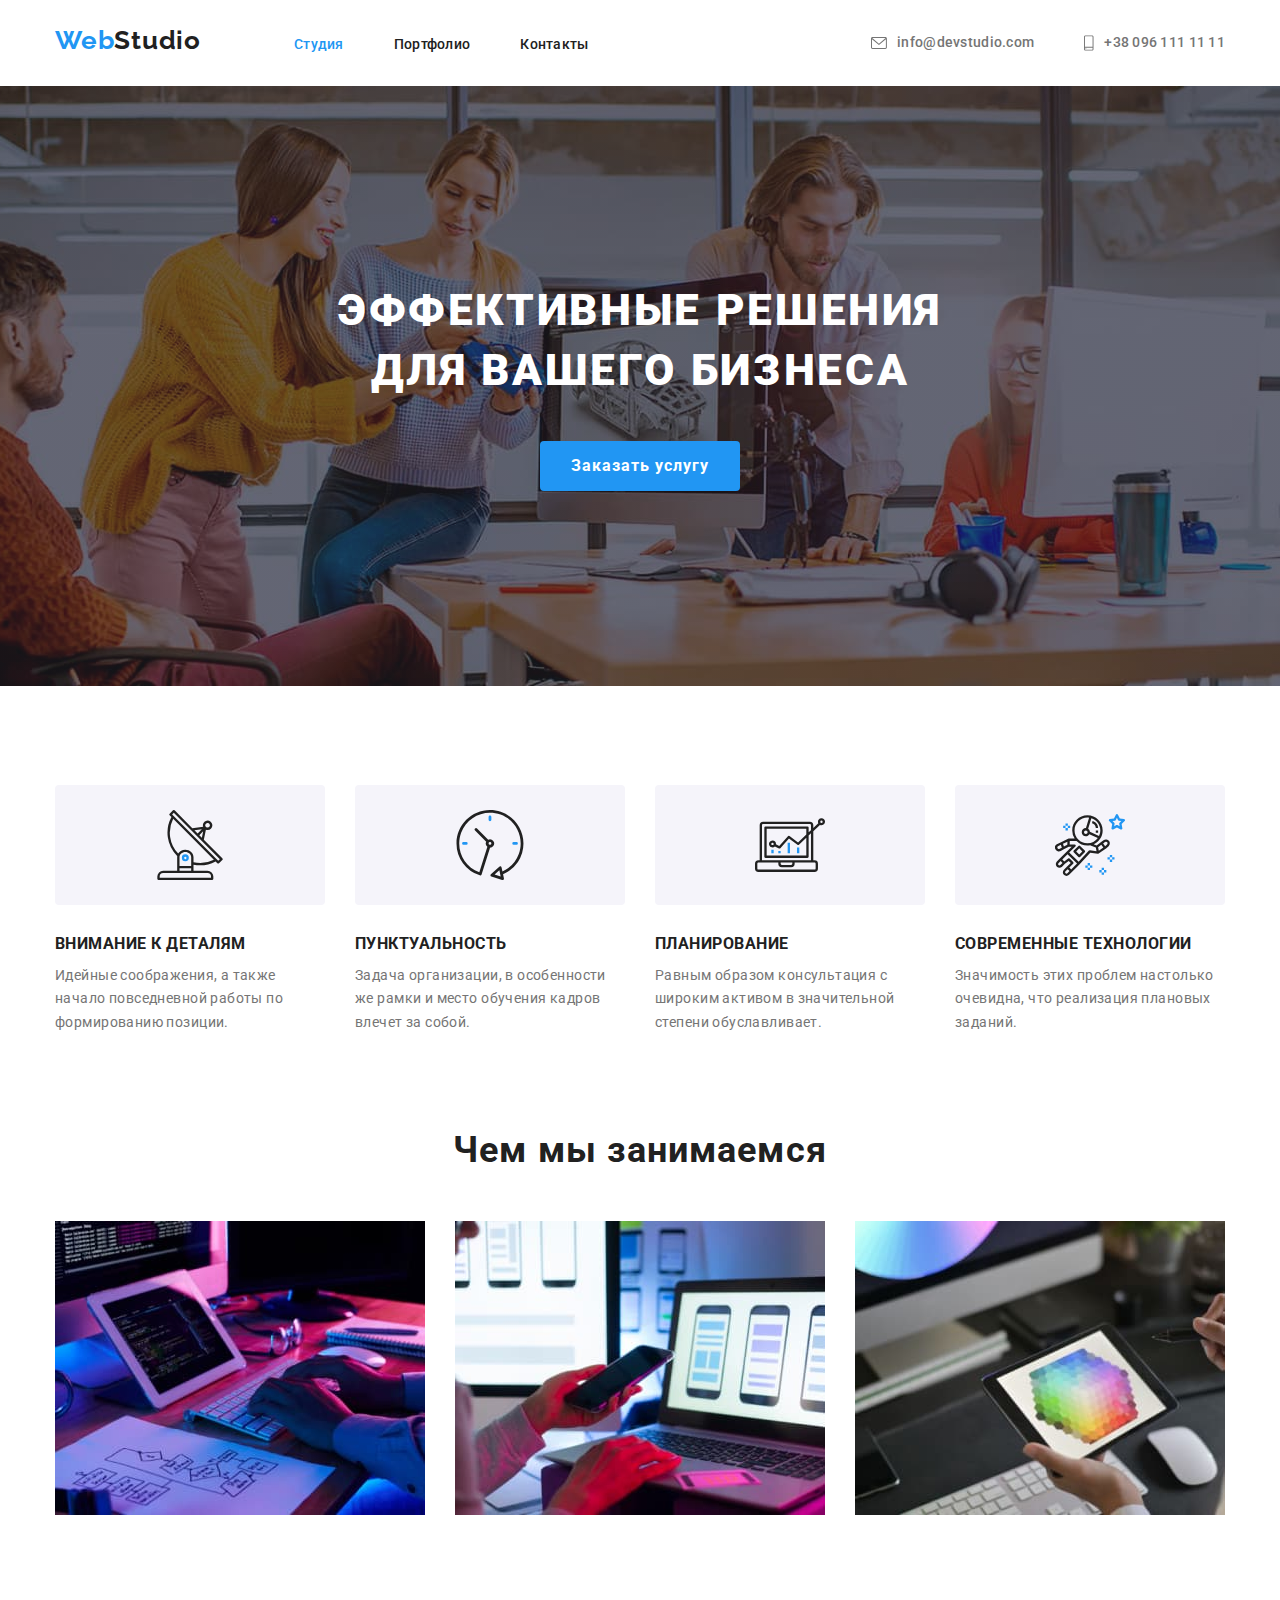
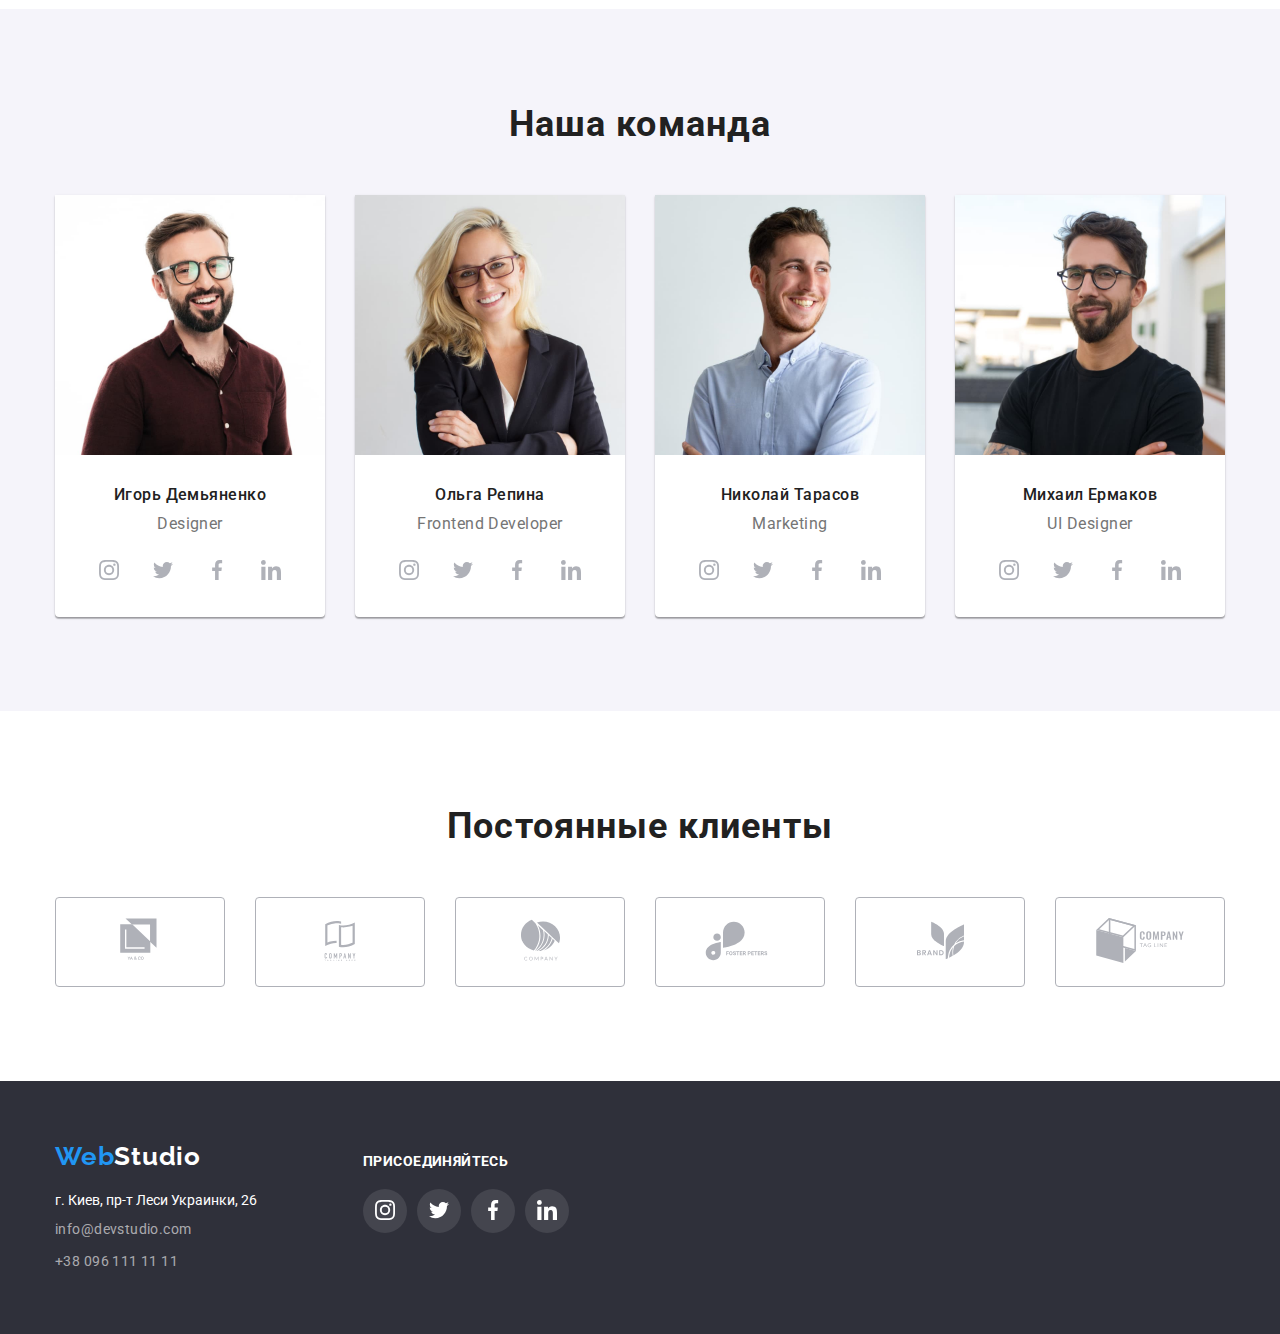
==== index.html @ ab7c6075 "клон 04" ====
<!DOCTYPE html>
<html lang="ru">
<head>
    <meta charset="UTF-8">
    <meta name="viewport" content="width=device-width, initial-scale=1.0">
    <title>Document</title>
    <link href="https://fonts.googleapis.com/css2?family=Raleway:wght@700&family=Roboto:wght@400;500;700;900&display=swap" rel="stylesheet"> 
    <link href="https://cdnjs.cloudflare.com/ajax/libs/modern-normalize/1.0.0/modern-normalize.min.css" rel="stylesheet">
    <link href="./css/styles.css" rel="stylesheet">
</head>
<body>
    <header> 
        <div class="head-container">
            <a href="./index.html" class="logo"><span class="accent">Web</span>Studio</a>
            <nav class="site-nav">
                <ul class="nav-list">
                    <li class="nav-item"><a href="./index.html" class="site-nav-link first">Студия</a></li>
                    <li class="nav-item"><a href="./portfolio.html" class="site-nav-link">Портфолио</a></li>
                    <li class="nav-item"><a href="" class="site-nav-link">Контакты</a></li>
                </ul>
            </nav>
            <ul class="contact-list">
                <li class="contact-item"><a href="mailto:info@devstudio.com" class="contact">
                    <svg class="icon-contact envelope">
                        <use href="./image/sprite.svg#icon-envelope"></use>
                    </svg>
                    info@devstudio.com</a></li>
                <li class="contact-item"><a href="tel:+380961111111" class="contact">
                    <svg class="icon-contact phone">
                        <use href="./image/sprite.svg#icon-smartphone"></use>
                    </svg>
                    +38 096 111 11 11</a></li>
            </ul>
        </div>
    </header>
    <section class="hero">
        <div class="banner">
            <h1 class="banner-title">Эффективные решения<br>для вашего бизнеса</h1>
            <button type="button" class="banner-button">Заказать услугу</button>
        </div>
    </section>
    <section class="values-section">
        <div class="container"> 
            <h2 class="section-title hide visually-hidden">Наши ценности</h2>
            <!--потом этот заголовок будет скрыт-->
            <ul class="values">
                <li class="values-item">
                    <div class="values-img">
                        <svg class="values-icon">
                            <use href="./image/sprite.svg#icon-antenna"></use>
                        </svg>
                    </div>
                    <h3 class="values-title">Внимание к деталям</h3>
                    <p class="values-descr">Идейные соображения, а также начало повседневной работы по формированию позиции.</p>
                </li>
                <li class="values-item">
                    <div class="values-img">
                        <svg class="values-icon">
                            <use href="./image/sprite.svg#icon-clock"></use>
                        </svg>
                    </div>
                    <h3 class="values-title">Пунктуальность</h3>
                    <p class="values-descr">Задача организации, в особенности же рамки и место обучения кадров влечет за собой.</p>
                </li>
                <li class="values-item">
                    <div class="values-img">
                        <svg class="values-icon">
                            <use href="./image/sprite.svg#icon-diagram"></use>
                        </svg>
                    </div>
                    <h3 class="values-title">Планирование</h3>
                    <p class="values-descr">Равным образом консультация с широким активом в значительной степени обуславливает.</p>
                </li>
                <li class="values-item">
                    <div class="values-img">
                        <svg class="values-icon">
                            <use href="./image/sprite.svg#icon-astronaut"></use>
                        </svg>
                    </div>
                    <h3 class="values-title">Современные технологии</h3>
                    <p class="values-descr">Значимость этих проблем настолько очевидна, что реализация плановых заданий.</p>
                </li>
            </ul>
        </div>
    </section>
    <section class="section">
       <div class="container">
            <h2 class="section-title">Чем мы занимаемся</h2>
            <ul class="examples">
                <li><img src="./image/img_1.jpg" alt="Компьютерное приложение" width="370" height="294"></li>
                <li><img src="./image/img_2.jpg" alt="Приложение для смартфона" width="370" height="294"></li>
                <li><img src="./image/img_3.jpg" alt="Приложение для планшета" width="370" height="294"></li>
            </ul>
       </div>
    </section>
    <section class="section stuff">
        <div class="container">
            <h2 class="section-title">Наша команда</h2>
            <ul class="team">
                <li>
                    <img src="./image/img_pr_designer.jpg" alt="Фото Игоря Демьяненко" width="270" height="260">
                    <h3 class="team-member">Игорь Демьяненко</h3>
                    <p lang="en" class="team-member-position">Designer</p> 
                    <ul class="social-net">
                        <li class="social-link">
                            <a href="https://www.instagram.com/" target="_blank">
                                <svg class="social-link-icon instagram">
                                        <use href="./image/sprite.svg#icon-instagram"></use>
                                </svg>
                            </a>
                        </li>
                        <li class="social-link">
                            <a href="https://twitter.com/" target="_blank">
                                <svg class="social-link-icon">
                                        <use href="./image/sprite.svg#icon-twitter"></use>
                                </svg>
                            </a>
                        </li>
                        <li class="social-link">
                            <a href="https://www.facebook.com/" target="_blank">
                                <svg class="social-link-icon">
                                        <use href="./image/sprite.svg#icon-facebook"></use>
                                </svg>
                            </a>
                        </li>
                        <li class="social-link">
                            <a href="https://www.linkedin.com/" target="_blank">
                                <svg class="social-link-icon">
                                        <use href="./image/sprite.svg#icon-linkedin"></use>
                                </svg>
                            </a>
                        </li>
                    </ul>
                </li>
                <li>
                    <img src="./image/img_developer.jpg" alt="Фото Ольги Репиной" width="270" height="260">
                    <h3 class="team-member">Ольга Репина</h3>
                    <p lang="en" class="team-member-position">Frontend Developer</p>
                    <ul class="social-net">
                        <li class="social-link">
                            <a href="https://www.instagram.com/" target="_blank">
                                <svg class="social-link-icon instagram">
                                        <use href="./image/sprite.svg#icon-instagram"></use>
                                </svg>
                            </a>
                        </li>
                        <li class="social-link">
                            <a href="https://twitter.com/" target="_blank">
                                <svg class="social-link-icon">
                                        <use href="./image/sprite.svg#icon-twitter"></use>
                                </svg>
                            </a>
                        </li>
                        <li class="social-link">
                            <a href="https://www.facebook.com/" target="_blank">
                                <svg class="social-link-icon">
                                        <use href="./image/sprite.svg#icon-facebook"></use>
                                </svg>
                            </a>
                        </li>
                        <li class="social-link">
                            <a href="https://www.linkedin.com/" target="_blank">
                                <svg class="social-link-icon">
                                        <use href="./image/sprite.svg#icon-linkedin"></use>
                                </svg>
                            </a>
                        </li>
                    </ul>
                </li>
                <li>
                    <img src="./image/img_marketing.jpg" alt="Фото Николая Тарасова" width="270" height="260">
                    <h3 class="team-member">Николай Тарасов</h3>
                    <p lang="en" class="team-member-position">Marketing</p>
                    <ul class="social-net">
                        <li class="social-link">
                            <a href="https://www.instagram.com/" target="_blank">
                                <svg class="social-link-icon instagram">
                                        <use href="./image/sprite.svg#icon-instagram"></use>
                                </svg>
                            </a>
                        </li>
                        <li class="social-link">
                            <a href="https://twitter.com/" target="_blank">
                                <svg class="social-link-icon">
                                        <use href="./image/sprite.svg#icon-twitter"></use>
                                </svg>
                            </a>
                        </li>
                        <li class="social-link">
                            <a href="https://www.facebook.com/" target="_blank">
                                <svg class="social-link-icon">
                                        <use href="./image/sprite.svg#icon-facebook"></use>
                                </svg>
                            </a>
                        </li>
                        <li class="social-link">
                            <a href="https://www.linkedin.com/" target="_blank">
                                <svg class="social-link-icon">
                                        <use href="./image/sprite.svg#icon-linkedin"></use>
                                </svg>
                            </a>
                        </li>
                    </ul>
                </li>
                <li>
                    <img src="./image/img_ui_designer.jpg" alt="Фото Михаила Ермакова" width="270" height="260">
                    <h3 class="team-member">Михаил Ермаков</h3>
                    <p lang="en" class="team-member-position">UI Designer</p>
                    <ul class="social-net">
                        <li class="social-link">
                            <a href="https://www.instagram.com/" target="_blank">
                                <svg class="social-link-icon instagram">
                                        <use href="./image/sprite.svg#icon-instagram"></use>
                                </svg>
                            </a>
                        </li>
                        <li class="social-link">
                            <a href="https://twitter.com/" target="_blank">
                                <svg class="social-link-icon">
                                        <use href="./image/sprite.svg#icon-twitter"></use>
                                </svg>
                            </a>
                        </li>
                        <li class="social-link">
                            <a href="https://www.facebook.com/" target="_blank">
                                <svg class="social-link-icon">
                                        <use href="./image/sprite.svg#icon-facebook"></use>
                                </svg>
                            </a>
                        </li>
                        <li class="social-link">
                            <a href="https://www.linkedin.com/" target="_blank">
                                <svg class="social-link-icon">
                                        <use href="./image/sprite.svg#icon-linkedin"></use>
                                </svg>
                            </a>
                        </li>
                    </ul>
                </li>
            </ul>
        </div>
    </section>
    <section class="section">
        <div class="container">
            <h2 class="section-title">Постоянные клиенты</h2>
            <ul class="client-list">
                <li class="client-item">
                    <a href="" target="_blank">
                        <svg class="client logo-1">
                            <use href="./image/sprite.svg#icon-logo-1"></use>
                        </svg>
                    </a>
                </li>
                <li class="client-item">
                    <a href="" target="_blank">
                        <svg class="client logo-2">
                            <use href="./image/sprite.svg#icon-logo-2"></use>
                        </svg>
                    </a>
                </li>
                <li class="client-item">
                    <a href="" target="_blank">
                        <svg class="client logo-3">
                            <use href="./image/sprite.svg#icon-logo-3"></use>
                        </svg>
                    </a>
                </li>
                <li class="client-item">
                    <a href="" target="_blank">
                        <svg class="client logo-4">
                            <use href="./image/sprite.svg#icon-logo-4"></use>
                        </svg>
                    </a>
                </li>
                <li class="client-item">
                    <a href="" target="_blank">
                        <svg class="client logo-5">
                            <use href="./image/sprite.svg#icon-logo-5"></use>
                        </svg>
                    </a>
                </li>
                <li class="client-item">
                    <a href="" target="_blank">
                        <svg class="client logo-6">
                            <use href="./image/sprite.svg#icon-logo-6"></use>
                        </svg>
                    </a>
                </li>
            </ul>
       </div>
    </section>
    <footer>
        <div class="container">
         <div class="impressum-block">
            <a href="./index.html" class="logo under"><span class="accent ">Web</span>Studio</a>
            <address>
                <ul class="impressum">
                    <li>г. Киев, пр-т Леси Украинки, 26</li>
                    <li><a href="mailto:info@devstudio.com" class="under-contact">info@devstudio.com</a></li>
                    <li><a href="tel:+380961111111" class="under-contact">+38 096 111 11 11</a></li>
                </ul>
            </address>
         </div>
         <div class="social-net-block">
            <p class="join">Присоединяйтесь</p>
            <ul class="corporate-social-net">
                <li class="corporate social-link">
                    <a href="https://www.instagram.com/" target="_blank">
                        <svg class="corporate social-link-icon">
                                <use href="./image/sprite.svg#icon-instagram"></use>
                        </svg>
                    </a>
                </li>
                <li class="social-link">
                    <a href="https://twitter.com/" target="_blank">
                        <svg class="social-link-icon">
                                <use href="./image/sprite.svg#icon-twitter"></use>
                        </svg>
                    </a>
                </li>
                <li class="social-link">
                    <a href="https://www.facebook.com/" target="_blank">
                        <svg class="social-link-icon">
                                <use href="./image/sprite.svg#icon-facebook"></use>
                        </svg>
                    </a>
                </li>
                <li class="social-link">
                    <a href="https://www.linkedin.com/" target="_blank">
                        <svg class="social-link-icon">
                                <use href="./image/sprite.svg#icon-linkedin"></use>
                        </svg>
                    </a>
                </li>
            </ul>
         </div>
        </div>
    </footer>
</body>
</html>
---- css/styles.css ----
html {
    box-sizing: border-box;
}
*,
*::before,
*::after {
  box-sizing: inherit;  
}
:root{
    --first-color: #FFFFFF;
    --second-color: #212121;
    --third-color: #757575;
    --accent-color: #2196F3;
    --backcolor: #2F303A;
    --svg-pic-color: #AFB1B8;
    
    --space-measure: 0.03em;
}
body{
    font-family: 'Roboto', sans-serif;
    font-size: 14px;
    color: var(--third-color);
}
.list,
.nav-list,
.contact-list,
.values,
.examples,
.team,
.social-net,
.client-list,
.impressum,
.corporate-social-net,
.button-list,
.works {
    margin: 0;
    padding: 0;
    list-style: none;
}
/*a {
    display: inherit;
}*/
/*h1,
h2,
h3,
p {
    padding: 0;
    margin: 0;
}*/
img {
    display: block;
}
/*header {
    padding-top: 25px;
    padding-bottom: 25px;
}*/
.banner-title,
.section-title,
.values-title,
.values-descr,
.team-member,
.team-member-position,
.join,
.works-title,
.works-type {
    padding: 0;
    margin: 0;
}
.head-container,
.banner,
.container {
    width: 1200px;
    padding-right: 15px;
    padding-left: 15px;
    margin-right: auto;
    margin-left: auto;
}
.portfolio-header {
    border-bottom: 1px solid #ECECEC;;
}
.head-container {
    padding-top: 25px;
    padding-bottom: 25px;

    display: flex;
    align-items: baseline;

}
.logo{
    color: var(--second-color);

    text-decoration: none;
    font-family: 'Raleway', sans-serif;
    font-weight: 700;
    font-size: 26px;
    line-height: 1.2;
    letter-spacing: var(--space-measure);

    margin-right: 93px;
}
.accent{
    color: var(--accent-color);
}
.nav-list,
.contact-list {
    display: flex;
}
.nav-item:not(:last-child),
.contact-item:not(:last-child) {
    margin-right: 50px;
}
.contact-list{
    margin-left:auto;
}
.site-nav-link{
    color: var(--second-color);

    text-decoration: none;
    font-weight: 500;
    line-height: 1.14;
    letter-spacing: 0.02em;
}
/*first для тукущей страницы*/
.first,
.site-nav-link:hover,
.site-nav-link:focus,
.contact:hover,
.contact:focus,
.under-contact:hover,
.under-contact:focus {
    color: var(--accent-color);
    cursor: pointer;
}
.contact:hover .icon-contact,
.contact:focus .icon-contact {
    fill: var(--accent-color);
}

.contact{
    display: flex;
    align-items: center;

    color: var(--third-color);

    font-style: normal;
    font-size: 14px;
    font-weight: 500;
    line-height: 1.14;
    letter-spacing: 0.02em;
    text-decoration: none;
}
.icon-contact {
    margin-right: 10px;

    fill: var(--third-color);
}
.envelope {
    width: 16px;
    height: 12px;
}
.phone {
    width: 10px;
    height: 16px;
}
.hero {
    /*background-image: linear-gradient(to center, rgba(47, 48, 58, 0.658), rgba(47, 48, 58, 0.4));*/
    background-image: linear-gradient(to right, rgba(47, 48, 58, 0.4), rgba(47, 48, 58, 0.4)), url(../image/banner.jpg);
    /*background-image: linear-gradient(to right, rgba(47, 48, 58, 0.4), rgba(47, 48, 58, 0.4));*/
    background-repeat: no-repeat;
    background-position: center;
    background-size: 1600px 600px;

    padding-top: 200px;
    padding-bottom: 200px;
}
.banner{
    display: flex;
    flex-direction: column;
    justify-content: center;
    align-items: center;
}
.banner-title{
    color: var(--first-color);

    font-weight: 900;
    font-size: 44px;
    line-height: 1.36; 

    text-transform: uppercase;
    text-align: center;
    white-space: pre;
    letter-spacing: 0.06em;

    margin-bottom: 40px;
}
.banner-button{
    display: inline-block;

    background-color: var(--accent-color);
    width: 200px;
    height: 50px;

    border: transparent;
    border-radius: 4px;

    color: var(--first-color);
    font-weight: 700;
    font-size: 16px;
    line-height: 1.88;
    text-align: center;
    letter-spacing: 0.06em;
}
.visually-hidden {
    position: absolute !important;
    clip: rect(1px, 1px, 1px, 1px);
    clip: rect(1px, 1px, 1px, 1px);
    padding: 0 !important;
    border: 0 !important;
    height: 1px !important;
    width: 1px !important;
    overflow: hidden;
}
.values-section {
    padding-top: 94px;
}
.section {
    padding-top: 94px;
    padding-bottom: 94px;
}
.section-title{
    color: var(--second-color);

    font-weight: 700;
    font-size: 36px;
    line-height: 1.17;
    text-align: center;
    letter-spacing: var(--space-measure);

    margin-bottom: 50px;
}
.values-img {
    height: 120px;
    display: flex;
    justify-content: center;
    align-items: center;
            
    background-color: #F5F4FA;
    border-radius: 4px;

    margin-bottom: 30px;

}
.values-icon{
    width: 70px;
    height: 70px;
}
/*.clock {
    width:  70px;
    height: 70px;
}
.diagram {
    width: 70px;
    height: 70px;
}
.astronaut{
    width: 70px;
    height: 70px;
}*/
.values {
    display: flex;
    justify-content: space-between;
}
.values-item {
    width: 270px;
}
.values-title{
    color: var(--second-color);

    font-weight: 700;
    line-height: 1.14;
    letter-spacing: var(--space-measure);
    text-transform: uppercase;

    margin-bottom: 10px;
}
.values-descr{
    font-weight: 400;
    line-height: 1.7;

    letter-spacing: var(--space-measure);
}
.examples {
    display: flex;
    justify-content: space-between;
}
.stuff {
    background-color: #F5F4FA;
}
.team>li {
    background-color: var(--first-color);

    padding-bottom: 24px;

    border-radius: 0px 0px 4px 4px;
    
    box-shadow: 0px 1px 3px rgba(0, 0, 0, 0.12), 0px 1px 1px rgba(0, 0, 0, 0.14), 0px 2px 1px rgba(0, 0, 0, 0.2);
}
.team {
    display: flex;
    justify-content: space-between;
}
.team-member{
    color: var(--second-color);

    font-weight: 500;
    font-size: 16px;
    line-height: 1.19;
    
    text-align: center;
    letter-spacing: var(--space-measure);

    padding-top: 30px;
    padding-bottom: 10px;
}
.team-member-position{
    font-weight: 400;
    font-size: 16px;
    line-height: 19px;

    text-align: center;
    letter-spacing: var(--space-measure);

    margin-bottom: 16px;
}
.social-net {
    display: flex;
    justify-content: center;
    align-items: baseline;
}
.social-link{
    display: flex;
    justify-content: center;
    align-items: center;
        
    width: 44px;
    height: 44px;

    border-radius: 50%;
    /*background-color: red;*/
}
.social-link:not(:last-child){
    margin-right: 10px;
}
.social-link-icon {
    width: 20px;
    height: 20px;

    fill: var(--svg-pic-color);
}
.social-link:focus,
.social-link:hover{
    background-color: var(--accent-color);
    cursor: pointer;
}
.social-link:focus .social-link-icon,
.social-link:hover .social-link-icon{
    fill: var(--first-color);
}
.client-list{
    display: flex;
}
.client-item {
    display: flex;
    justify-content: center;
    align-items: center;
    width: 170px;
    height: 90px;

    border-radius: 4px;
    border: 1px solid var(--svg-pic-color);
}
.client-item:not(:last-child){
    margin-right: 30px;
}
.client {
    fill: var(--svg-pic-color);
}
.logo-1 {
    width: 44.27px;
    height: 49.23px;
}
.logo-2 {
    width: 40px;
    height: 52px;
}
.logo-3 {
    width: 41px;
    height: 42.6px;
}
.logo-4 {
    width: 79.66px;
    height: 40.02px;
}
.logo-5 {
    width: 59px;
    height: 47px;
}
.logo-6 {
    width: 88.5px;
    height: 45.44px;
}
.client-item:hover,
.client-item:focus{
    border: 1px solid var(--accent-color);
}
.client-item:hover .client,
.client-item:focus .client{
    fill: var(--accent-color);
}
footer{
    background-color: var(--backcolor);

    padding-top: 60px;
    padding-bottom: 60px;
}
footer .container {
    display: flex;
}
.under{
    color: var(--first-color);
}
.impressum {
    color: var(--first-color);
    font-style: normal;

    display: block;
    padding-top: 20px;
}
.impressum li:not(:last-child) {
    margin-bottom: 9px;
}
.under-contact{
    color: rgba(100%, 100%, 100%, 60%);
    
    font-weight: 400;
    line-height: 1.7;

    text-decoration: none;
    letter-spacing: var(--space-measure);
}
.social-net-block {
    width: 206px;
    
    margin-left: 69px;
}
.corporate-social-net {
    display: flex;
    justify-content: flex-start;
}
.join {
    font-family: Roboto;
    font-weight: 700;
    line-height: 16px;
    letter-spacing: 0.03em;
    text-transform: uppercase;

    color: var(--first-color);

    margin-bottom: 20px;
    padding-top: 12px;
}
.corporate-social-net .social-link{
    display: flex;
    background-color: rgba(255, 255, 255, 0.1);
}
.corporate-social-net .social-link:hover,
.corporate-social-net .social-link:focus {
    background-color: var(--accent-color);
}
.corporate-social-net .social-link-icon {
    fill: var(--first-color);
}
.button{
    background-color: #F5F4FA;

    color: var(--second-color);

    font-weight: 500;
    font-size: 16px;
    line-height: 1.63;

    text-align: center;
    letter-spacing: var(--space-measure);

    border-radius: 4px;
    border: transparent;

}
.button:hover,
.button:focus{
    background-color: var(--accent-color);

    color: var(--first-color);
    cursor: pointer;
}
.button-list {
    display: flex;
    justify-content: center;

    /*padding-right: 295px;
    padding-left: 295px;*/
    margin-bottom: 50px;
}
.button-list li:not(:last-child) {
    margin-right: 8px;
}
.works {
    display: flex;
    flex-wrap: wrap;
    justify-content: space-between;
    
}
.works li {
    width: calc(100%/3-20px);

    /*background-color: teal;*/
    margin-bottom: 30px;
}
.works>li:hover,
.works>li:focus {
    box-shadow: 0px 1px 1px rgba(0, 0, 0, 0.12), 0px 4px 4px rgba(0, 0, 0, 0.06), 1px 4px 6px rgba(0, 0, 0, 0.16);
    cursor: pointer;
}
.photo-descr {
    border: 1px solid #EEEEEE;
    border-top: 0px solid transparent;
    
}
.works li:nth-child(-n+3) {
    margin-bottom: 30px;
}
.works a{
    text-decoration: none;
}
.works-title{
    color: var(--second-color);

    font-weight: 700;
    font-size: 18px;
    line-height: 2.0;
    
    letter-spacing: 0.06em;

    padding-top: 20px;
    margin-top: 0;
    margin-bottom: 4px;
    padding-left: 24px
}
.works-type{
    color: var(--third-color);

    font-weight: 400;
    font-size: 16px;
    line-height: 1.88;
    
    letter-spacing: var(--space-measure);

    margin-top: 0;
    padding-bottom: 20px;
    padding-left: 24px;
}
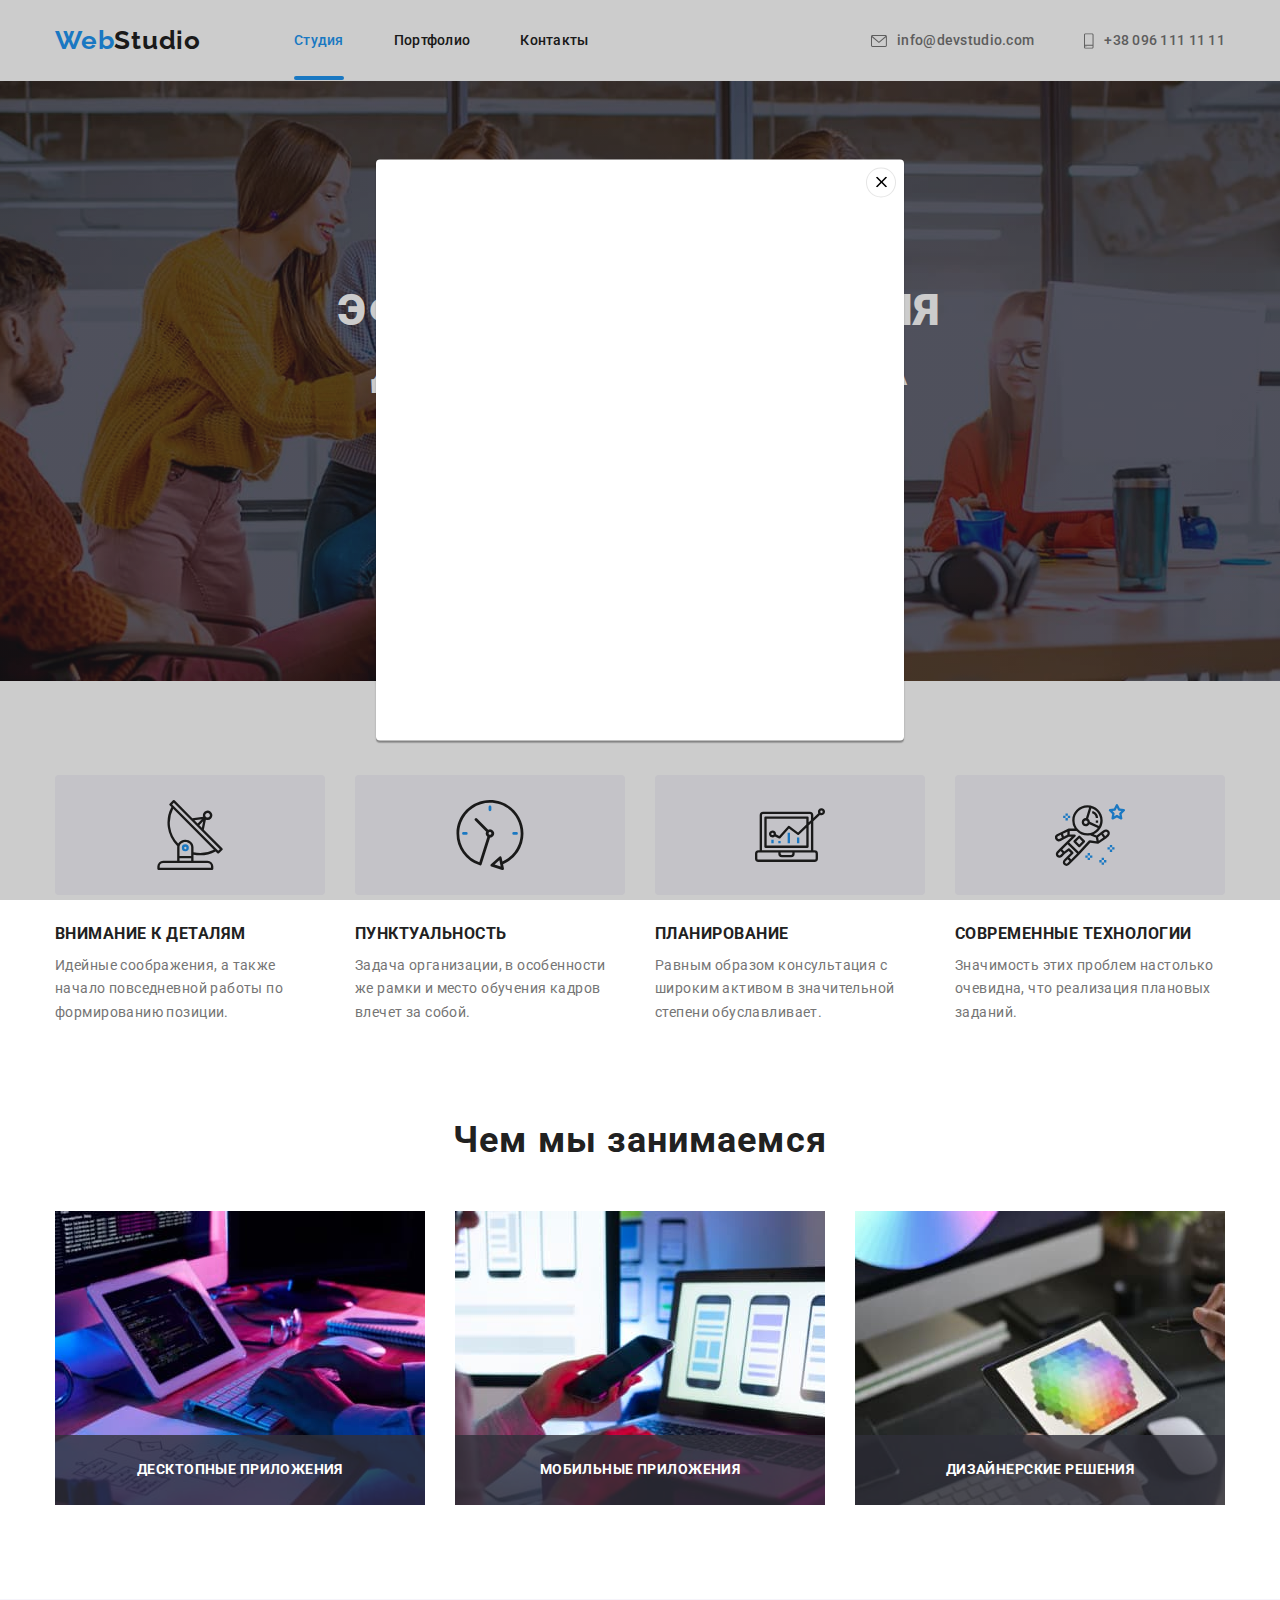
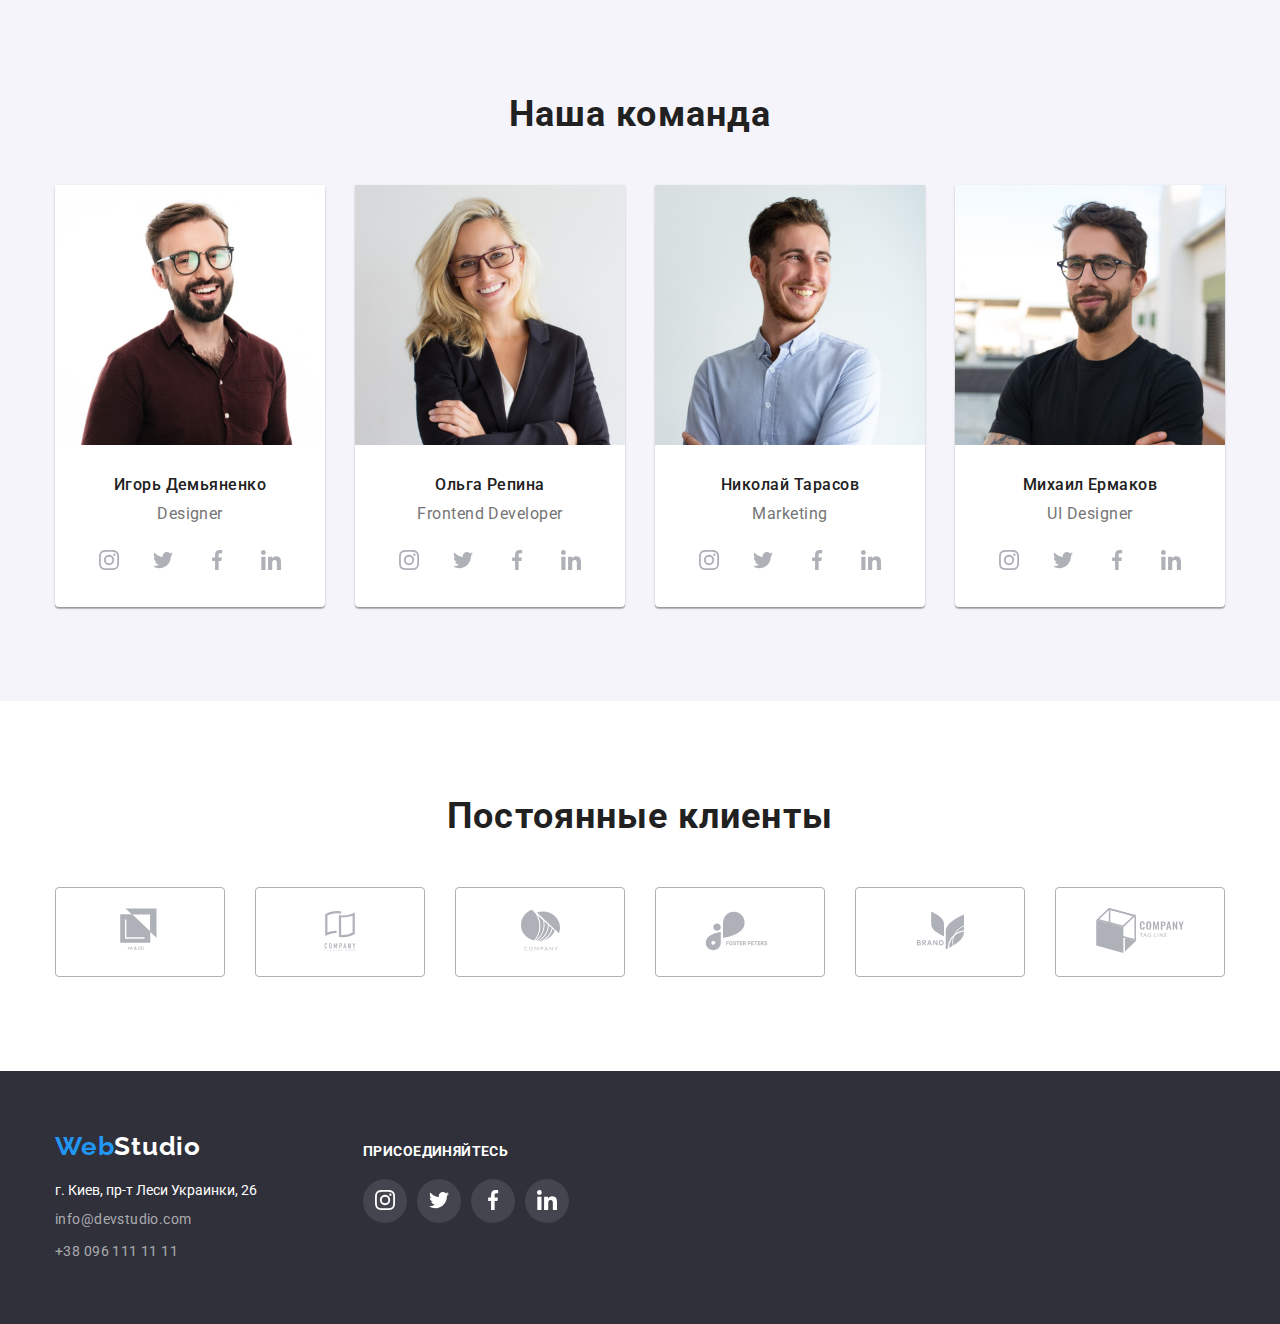
==== commit 924e05da: "переходи" ====
--- a/index.html
+++ b/index.html
@@ -36,13 +36,13 @@
     <section class="hero">
         <div class="banner">
             <h1 class="banner-title">Эффективные решения<br>для вашего бизнеса</h1>
-            <button type="button" class="banner-button">Заказать услугу</button>
+            <button type="button" class="banner-button data-modal-open">Заказать услугу</button>
         </div>
     </section>
     <section class="values-section">
         <div class="container"> 
             <h2 class="section-title hide visually-hidden">Наши ценности</h2>
-            <!--потом этот заголовок будет скрыт-->
+            <!--этот заголовок скрыт-->
             <ul class="values">
                 <li class="values-item">
                     <div class="values-img">
@@ -87,9 +87,24 @@
        <div class="container">
             <h2 class="section-title">Чем мы занимаемся</h2>
             <ul class="examples">
-                <li><img src="./image/img_1.jpg" alt="Компьютерное приложение" width="370" height="294"></li>
-                <li><img src="./image/img_2.jpg" alt="Приложение для смартфона" width="370" height="294"></li>
-                <li><img src="./image/img_3.jpg" alt="Приложение для планшета" width="370" height="294"></li>
+                <li class="example-img">
+                    <img src="./image/img_1.jpg" alt="Компьютерное приложение" width="370" height="294">
+                    <div class="example-overlay">
+                        <p class="example-title">Десктопные приложения</p>
+                    </div>
+                </li>
+                <li class="example-img">
+                    <img src="./image/img_2.jpg" alt="Приложение для смартфона" width="370" height="294">
+                    <div class="example-overlay">
+                        <p class="example-title">Мобильные приложения</p>
+                    </div>
+                </li>
+                <li class="example-img">
+                    <img src="./image/img_3.jpg" alt="Приложение для планшета" width="370" height="294">
+                    <div class="example-overlay">
+                        <p class="example-title">Дизайнерские решения</p>
+                    </div>
+                </li>
             </ul>
        </div>
     </section>
@@ -336,5 +351,14 @@
          </div>
         </div>
     </footer>
+    <div class="backdrop data-modal">
+        <div class="modal">
+            <button type="button" class="close-button data-modal-close">
+                <svg class="close-icon">
+                    <use href="./image/sprite.svg#icon-crossclose"></use>
+                </svg>
+            </button>
+        </div>
+    </div>
 </body>
 </html>--- a/css/styles.css
+++ b/css/styles.css
@@ -83,7 +83,7 @@
     padding-bottom: 25px;
 
     display: flex;
-    align-items: baseline;
+    align-items: center;
 
 }
 .logo{
@@ -113,12 +113,33 @@
     margin-left:auto;
 }
 .site-nav-link{
+    position: relative;
+
+    margin: 0;
+    padding: 32px 0 32px 0;
+    
     color: var(--second-color);
 
     text-decoration: none;
     font-weight: 500;
     line-height: 1.14;
     letter-spacing: 0.02em;
+}
+.first::after {
+    content: '';
+    display: block;
+
+    position: absolute;
+    left: 0;
+    bottom: 0;
+
+
+    background-color: var(--accent-color);
+
+    border-radius: 2px;
+
+    width: 100%;
+    height: 4px;
 }
 /*first для тукущей страницы*/
 .first,
@@ -130,10 +151,15 @@
 .under-contact:focus {
     color: var(--accent-color);
     cursor: pointer;
-}
+
+    transition: 250ms cubic-bezier(0.4, 0, 0.2, 1);
+}
+
 .contact:hover .icon-contact,
 .contact:focus .icon-contact {
     fill: var(--accent-color);
+    
+    transition: 250ms cubic-bezier(0.4, 0, 0.2, 1);
 }
 
 .contact{
@@ -165,13 +191,14 @@
 .hero {
     /*background-image: linear-gradient(to center, rgba(47, 48, 58, 0.658), rgba(47, 48, 58, 0.4));*/
     background-image: linear-gradient(to right, rgba(47, 48, 58, 0.4), rgba(47, 48, 58, 0.4)), url(../image/banner.jpg);
-    /*background-image: linear-gradient(to right, rgba(47, 48, 58, 0.4), rgba(47, 48, 58, 0.4));*/
     background-repeat: no-repeat;
     background-position: center;
     background-size: 1600px 600px;
 
     padding-top: 200px;
     padding-bottom: 200px;
+
+    /*height: 600px;*/
 }
 .banner{
     display: flex;
@@ -188,10 +215,10 @@
 
     text-transform: uppercase;
     text-align: center;
-    white-space: pre;
+    /*white-space: pre;*/
     letter-spacing: 0.06em;
 
-    margin-bottom: 40px;
+    margin-bottom: 30px;
 }
 .banner-button{
     display: inline-block;
@@ -293,6 +320,32 @@
     display: flex;
     justify-content: space-between;
 }
+.example-img {
+    position: relative;
+}
+.example-overlay {
+    display: flex;
+    align-items: center;
+    justify-content: center;
+    width: 100%;
+    height: 70px;
+
+    position: absolute;
+    left: 0;
+    bottom: 0;
+
+    background-color: rgba(47, 48, 58, 0.8);;
+}
+.example-title {
+    font-family: Roboto;
+    font-weight: 700;
+    line-height: 1.14;
+    text-align: center;
+    letter-spacing: var(--space-measure);
+    text-transform: uppercase;
+
+    color: var(--first-color);
+}
 .stuff {
     background-color: #F5F4FA;
 }
@@ -356,15 +409,21 @@
     height: 20px;
 
     fill: var(--svg-pic-color);
+
+    transition: 250ms cubic-bezier(0.4, 0, 0.2, 1);
 }
 .social-link:focus,
 .social-link:hover{
     background-color: var(--accent-color);
     cursor: pointer;
+
+    transition: 250ms cubic-bezier(0.4, 0, 0.2, 1);
 }
 .social-link:focus .social-link-icon,
 .social-link:hover .social-link-icon{
     fill: var(--first-color);
+
+    transition: 250ms cubic-bezier(0.4, 0, 0.2, 1);
 }
 .client-list{
     display: flex;
@@ -378,12 +437,16 @@
 
     border-radius: 4px;
     border: 1px solid var(--svg-pic-color);
+
+    transition: 250ms cubic-bezier(0.4, 0, 0.2, 1);
 }
 .client-item:not(:last-child){
     margin-right: 30px;
 }
 .client {
     fill: var(--svg-pic-color);
+
+    transition: 250ms cubic-bezier(0.4, 0, 0.2, 1);
 }
 .logo-1 {
     width: 44.27px;
@@ -412,10 +475,14 @@
 .client-item:hover,
 .client-item:focus{
     border: 1px solid var(--accent-color);
+
+    transition: 250ms cubic-bezier(0.4, 0, 0.2, 1);
 }
 .client-item:hover .client,
 .client-item:focus .client{
     fill: var(--accent-color);
+
+    transition: 250ms cubic-bezier(0.4, 0, 0.2, 1);
 }
 footer{
     background-color: var(--backcolor);
@@ -447,6 +514,8 @@
 
     text-decoration: none;
     letter-spacing: var(--space-measure);
+
+    transition: 250ms cubic-bezier(0.4, 0, 0.2, 1);
 }
 .social-net-block {
     width: 206px;
@@ -472,14 +541,66 @@
 .corporate-social-net .social-link{
     display: flex;
     background-color: rgba(255, 255, 255, 0.1);
+
+    transition: 250ms cubic-bezier(0.4, 0, 0.2, 1);
 }
 .corporate-social-net .social-link:hover,
 .corporate-social-net .social-link:focus {
     background-color: var(--accent-color);
+
+    transition: 250ms cubic-bezier(0.4, 0, 0.2, 1);
 }
 .corporate-social-net .social-link-icon {
     fill: var(--first-color);
 }
+.backdrop {
+    position: fixed;
+    top: 0;
+    left: 0;
+    width: 100%;
+    height: 100%;
+
+    background-color: rgba(0, 0, 0, 0.2);
+}
+.backdrop.is-hidden {
+    opacity: 0;
+    pointer-events: none;
+}
+.modal {
+    position: absolute;
+    top: 50%;
+    left: 50%;
+    transform: translate(-50%, -50%);
+
+    min-width: 528px;
+    min-height: 581px;
+
+    background-color: var(--first-color);
+
+    box-shadow: 0px 1px 3px rgba(0, 0, 0, 0.12), 0px 1px 1px rgba(0, 0, 0, 0.14), 0px 2px 1px rgba(0, 0, 0, 0.2);
+    border-radius: 4px;
+ 
+}
+.close-button {
+    display: block;
+
+    position: absolute;
+    right: 8px;
+    top: 8px;
+
+    width: 30px;
+    height: 30px;
+
+    border: 1px solid rgba(0, 0, 0, 0.1);
+    border-radius: 50%;
+
+    background-color: var(--first-color);
+}
+.close-icon {
+    width: 11px;
+    height: 11px;
+}
+
 .button{
     background-color: #F5F4FA;
 
@@ -495,6 +616,8 @@
     border-radius: 4px;
     border: transparent;
 
+    transition: 250ms cubic-bezier(0.4, 0, 0.2, 1);
+
 }
 .button:hover,
 .button:focus{
@@ -502,6 +625,8 @@
 
     color: var(--first-color);
     cursor: pointer;
+
+    transition: 250ms cubic-bezier(0.4, 0, 0.2, 1);
 }
 .button-list {
     display: flex;
@@ -525,12 +650,59 @@
 
     /*background-color: teal;*/
     margin-bottom: 30px;
+}
+.works-view {
+    position: relative;
+    overflow: hidden;
+    /*position: absolute;*/
+}
+.works-overlay {
+    position: absolute;
+    left: 0;
+    top: 0;
+
+    display: flex;
+    align-items: center;
+    justify-content: center;
+    flex-direction: column;
+
+    width: 100%;
+    height: 100%;
+
+    background-color: rgba(33, 150, 243, 0.9);
+
+    padding: 0 24px 0 24px;
+    
+    opacity: 0;
+    
+    transform: translateY(100%);
+    transition: 250ms cubic-bezier(0.4, 0, 0.2, 1);
+}
+.works-descr {
+    font-family: Roboto;
+    font-weight: 400;
+    font-size: 18px;
+    line-height: 1.56;
+    letter-spacing: var(--space-measure);
+
+    color: var(--first-color);
+
+    
 }
 .works>li:hover,
 .works>li:focus {
     box-shadow: 0px 1px 1px rgba(0, 0, 0, 0.12), 0px 4px 4px rgba(0, 0, 0, 0.06), 1px 4px 6px rgba(0, 0, 0, 0.16);
     cursor: pointer;
-}
+
+    transition: 250ms cubic-bezier(0.4, 0, 0.2, 1);
+}
+.works>li:hover .works-overlay,
+.works>li:focus .works-overlay {
+    opacity: 1;
+    transform: translateX(0);
+    transition: 250ms cubic-bezier(0.4, 0, 0.2, 1);
+}
+
 .photo-descr {
     border: 1px solid #EEEEEE;
     border-top: 0px solid transparent;
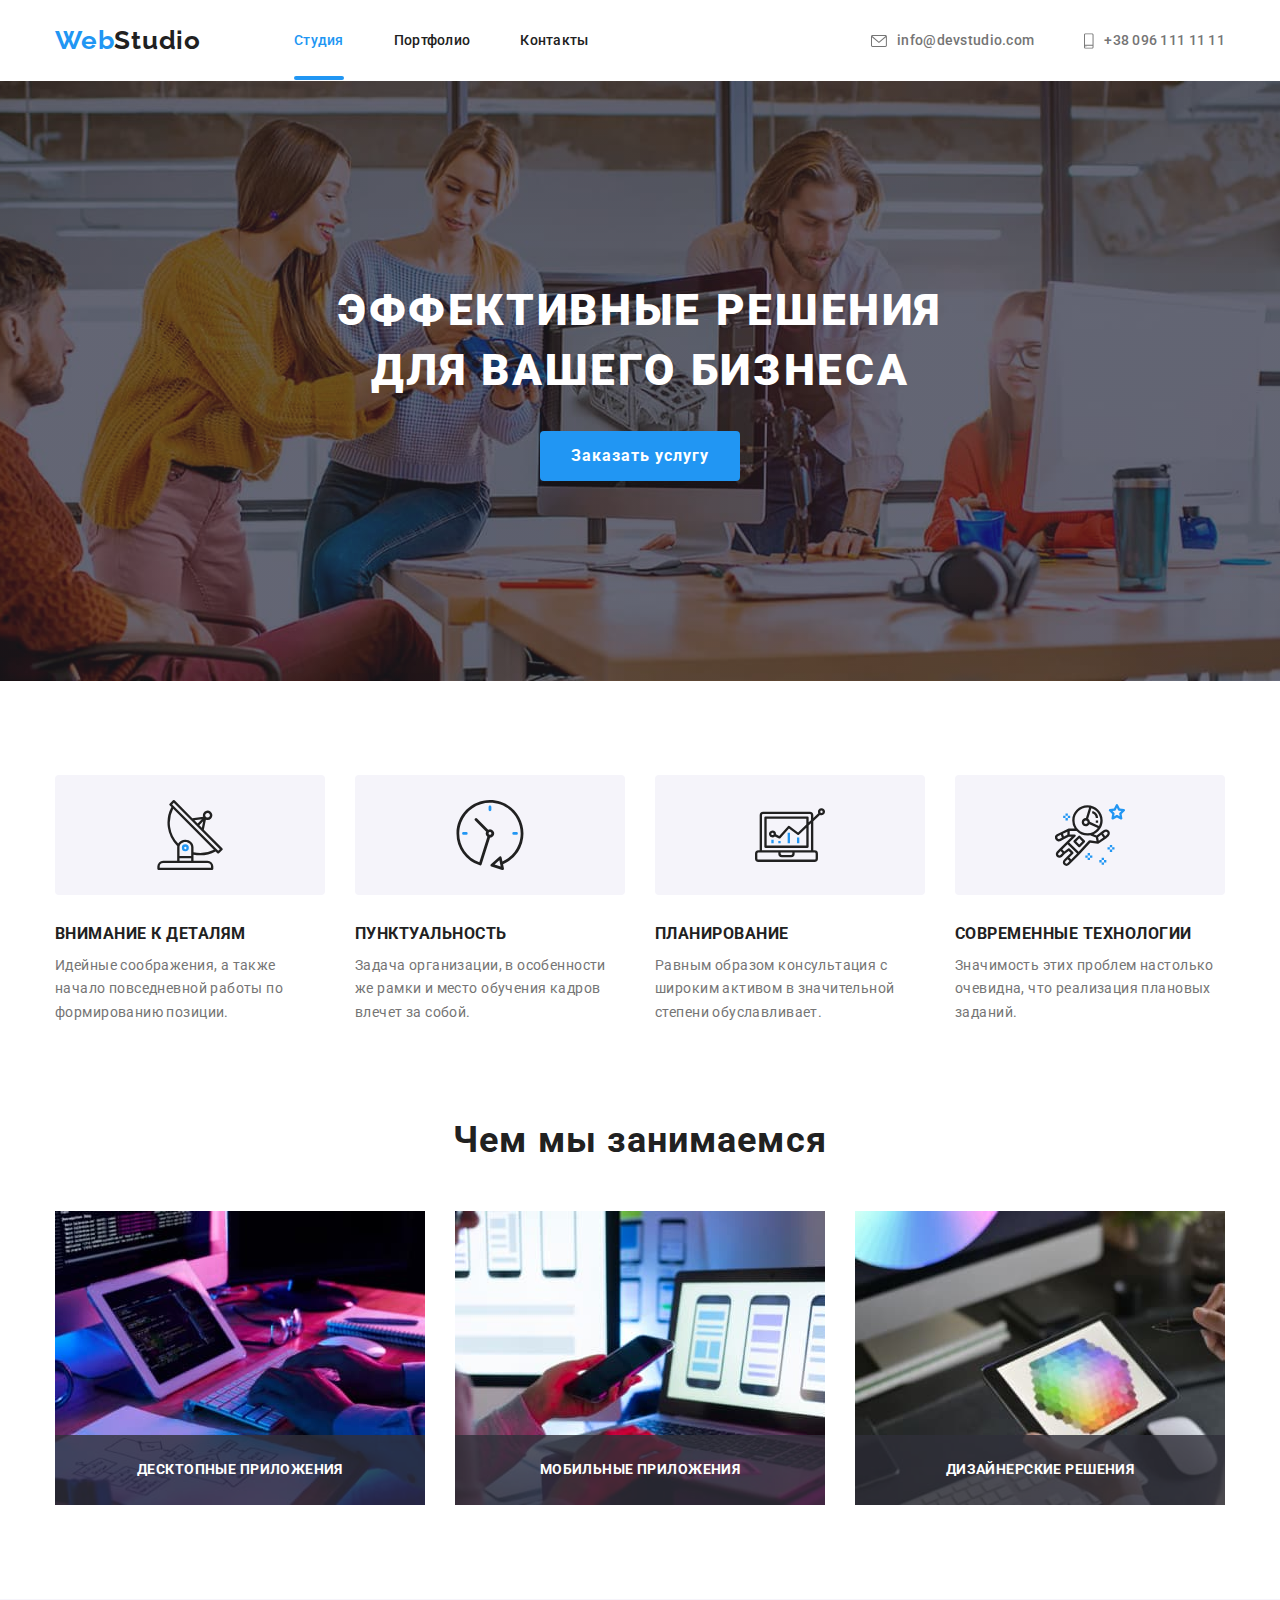
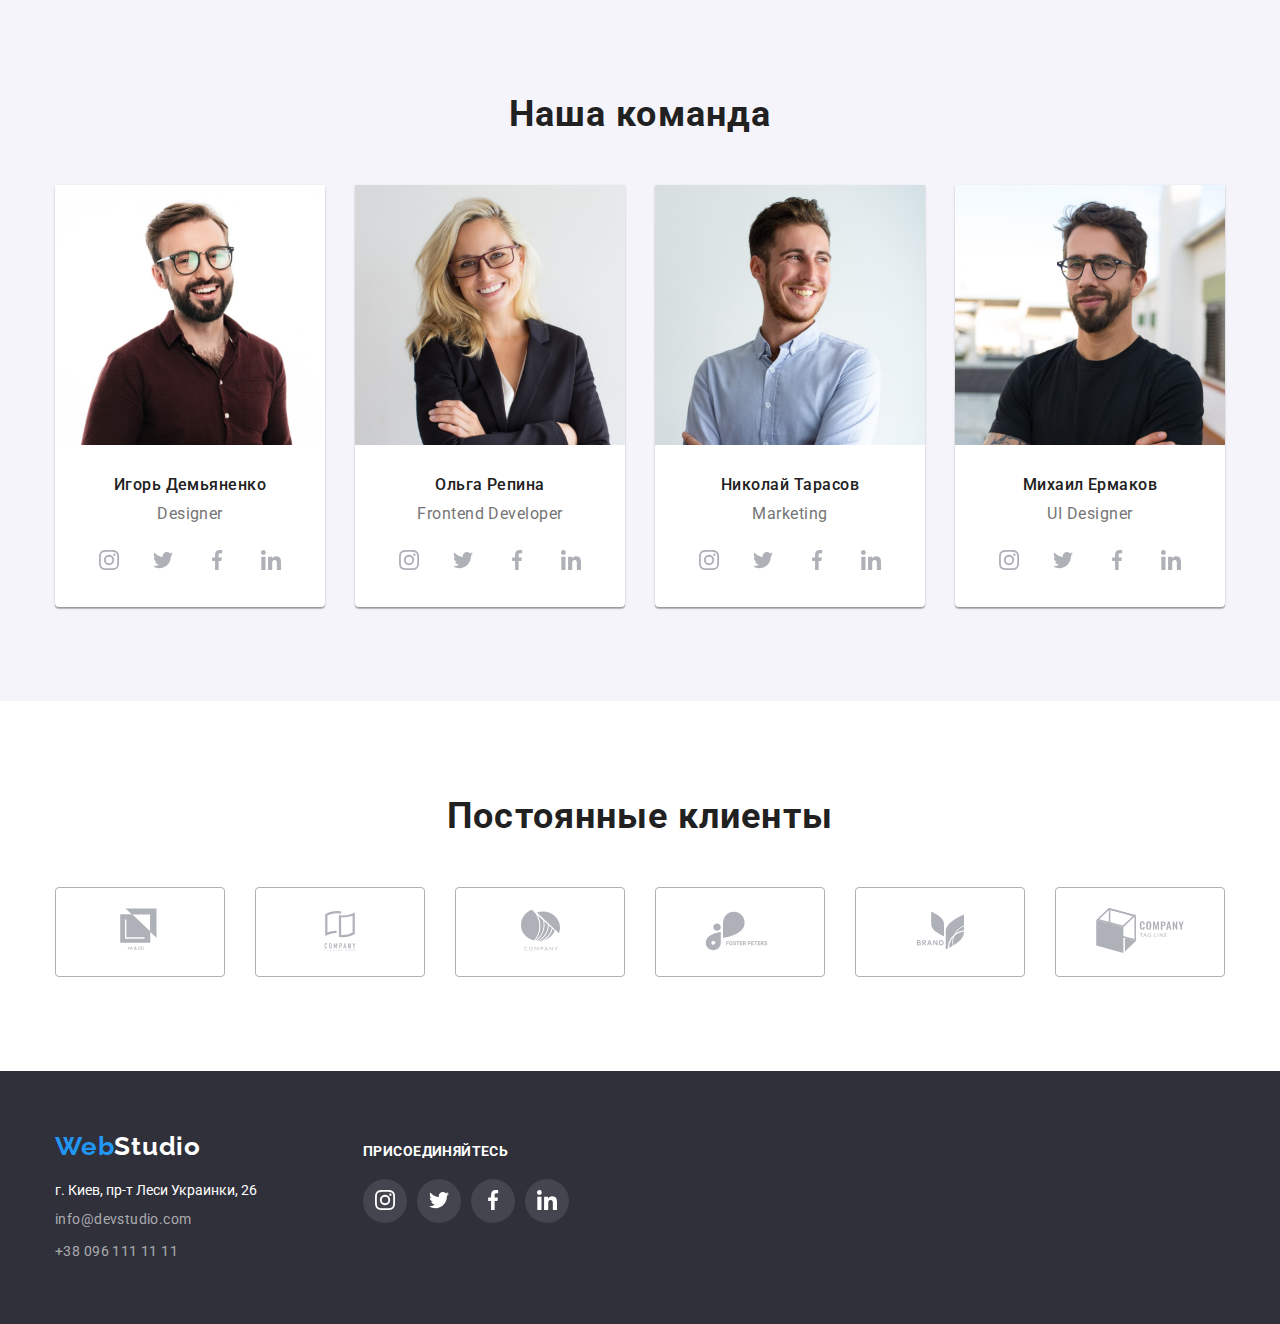
==== commit 3bffdad9: "додано мод вікно" ====
--- a/index.html
+++ b/index.html
@@ -36,7 +36,7 @@
     <section class="hero">
         <div class="banner">
             <h1 class="banner-title">Эффективные решения<br>для вашего бизнеса</h1>
-            <button type="button" class="banner-button data-modal-open">Заказать услугу</button>
+            <button type="button" class="banner-button" data-modal-open>Заказать услугу</button>
         </div>
     </section>
     <section class="values-section">
@@ -351,14 +351,15 @@
          </div>
         </div>
     </footer>
-    <div class="backdrop data-modal">
+    <div class="backdrop is-hidden" data-modal>
         <div class="modal">
-            <button type="button" class="close-button data-modal-close">
+            <button type="button" class="close-button" data-modal-close>
                 <svg class="close-icon">
                     <use href="./image/sprite.svg#icon-crossclose"></use>
                 </svg>
             </button>
         </div>
     </div>
+    <script src="./js/modal.js"></script>
 </body>
 </html>